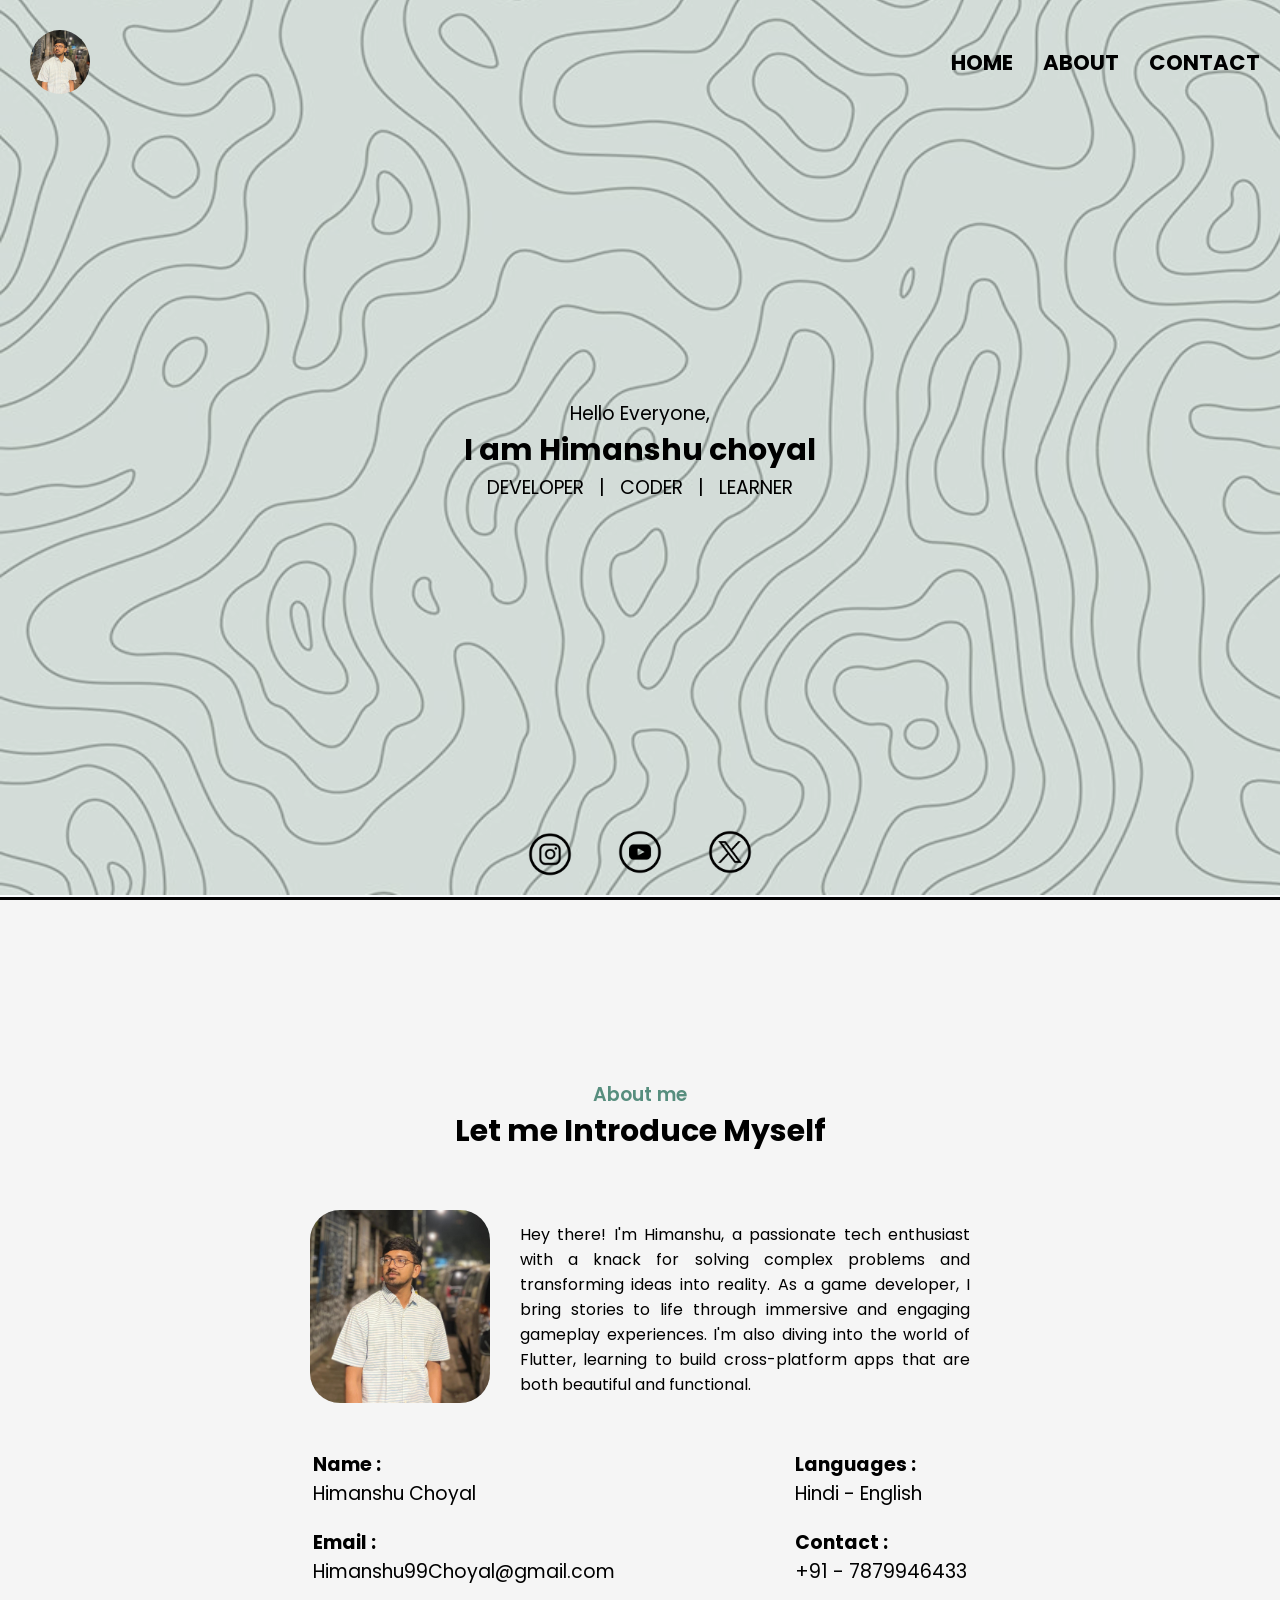
==== index.html @ dcc60029 "Changes for Organizing Few changes to make things organized" ====
<!DOCTYPE html>
<html>
    <head>
        <title>My Portfolio</title>
        <link rel="stylesheet" href="style2.css">
        <link rel="preconnect" href="https://fonts.googleapis.com">
<link rel="preconnect" href="https://fonts.gstatic.com" crossorigin>
<link href="https://fonts.googleapis.com/css2?family=Poppins:ital,wght@0,100;0,200;0,300;0,400;0,500;0,600;0,700;0,800;0,900;1,100;1,200;1,300;1,400;1,500;1,600;1,700;1,800;1,900&display=swap" rel="stylesheet">
    </head>
    <body> 
        <nav>
            <div class="logo">
                <a href="#home"><img src="photo.jpg" alt="Home" ></a>      
            </div>
            <div class="navbar">
                <ul>
                    <li><a href="#home">Home</a></li>
                    <li><a href="#about">About</a></li>
                    <li><a href="#contact">Contact</a></li>
                </ul>
            </div>
        </nav>
        
        <div class="container" id="home">
            <div class="container-img"><img src="background.jpg" alt=""></div>
            <div class="container-overlay"></div>
            <div class="main-heading">
                <p>Hello Everyone,</p>
                <p><strong>I am Himanshu choyal</strong></p>
                <p class="work-domain">Developer | Coder | Learner</p>
            </div>
            <div class="social-media">
                <ul>
                    <li><a href="https://www.instagram.com/"><img class="social-logo"src="insta.png"></a></li>
                    <li><a href="https://www.youtube.com/"><img class="social-logo"src="yt.png"></a></li>
                    <li><a href="https://www.x.com/"><img class="social-logo"src="x.png"></a></li>         
                </ul>
            </div>
        
        </div>
        
        <div class="about-me" id="about">
            <div class="main-heading">
                <p class="text-about-me">About me</p>
                <p><strong>Let me Introduce Myself</strong></p>
            </div>
            <div class="about-section">
                <div class="photo">
                    <img src="photo.jpg">
                </div>
                <div class="text">Hey there! I'm Himanshu, a passionate tech enthusiast with a knack for solving complex problems and transforming ideas into reality. As a game developer, I bring stories to life through immersive and engaging gameplay experiences. I'm also diving into the world of Flutter, learning to build cross-platform apps that are both beautiful and functional.</div>
            </div>

            <div class="about-details">
                <div>
                    <p><strong>Name :</strong> <br>Himanshu Choyal</p>
                    <p><strong>Email : </strong><br>Himanshu99Choyal@gmail.com</p>
                </div>
                <div>
                    <p><strong>Languages :</strong><br>Hindi - English <br></p>
                    <p><strong>Contact :</strong> <br>+91 - 7879946433</p>

                </div>
            </div>
        </div>

    </body>
</html>
---- style2.css ----
* {
    margin: 0;
    padding: 0;
    box-sizing: border-box;
    font-family: poppins;
    scroll-behavior: smooth;
}
p{
    font-size: 19px;
}



nav{
    position: fixed;
    width: 100%;
    top: 30px;
    left: 30px;
    display: flex;
    justify-content:space-between;
    padding-right: 50px;
    align-items: center;
    z-index: 1000;
}

.navbar ul,li,a{
    list-style: none;
    text-decoration: none;
    color: rgb(0, 0, 0);
    font-weight: 700;
    display: flex;
    gap: 30px;
    font-size: 110%;
    text-transform: uppercase;
}

.logo img{
    width: 60px;
    border-radius: 100%;
    z-index: 100;
}

.container{
   display: flex;
   flex-direction: column;
   justify-content: center;
   align-items: center;
   width: 100%;
   height: 100vh;
   border-bottom: 3px solid black;
   position: relative;
} 
.container-overlay{
    background-color: aliceblue;
    z-index: 3;
    width: 100%;
    height: 100vh;
    position: absolute;
    z-index: -1;
    opacity: 0.32;
}
.container-img{
    position: fixed;
    width: 100%;
    opacity: 0.8;
    z-index:-1;
}
.container-img img{
    width: 100%;
    min-width: 1700px;
    height: 100vh;
}
.main-heading{
    display: flex;
    flex-direction: column;
    text-align: center;
    height: 100px;
}

.main-heading strong{
    font-size: 30px;
}

.work-domain{
    word-spacing: 10px;
    text-transform: uppercase;
}

.social-media{
    position: absolute;
    bottom: 0px;
    height: 120px;
}

.social-media ul{
    display: flex;
    list-style: none;
    padding: 0;
    justify-content: center; /* Aligns items in the center */
}

.social-media a{
    text-decoration: none;
}

.social-logo{
    width: 90px;
    height: 90px;
    margin-top: 30px;
}

.social-logo:hover{
    filter: hue-rotate(90deg);
    margin-bottom: 30px;
    transition: 0.5s;
}
.about-me{
    padding-top: 20vh;
    width: 100%;
    height: 100vh;
    border-bottom: 3px solid black;
    background-color: whitesmoke;
}

.text-about-me{
    color: #578E7E;
    font-weight: 600;
}

.about-section{
    display: flex;
    flex-direction: row;
    justify-content: center;
    text-align: center;
    margin-top: 30px;
    gap: 30px;
}


.about-section .text{
    width: 50vh;
    display: flex;
    align-items: center;
    text-align: justify;
}
.photo img{
    width: 20vh;
    height: auto;
    border-radius: 30px;
}

.about-details{
    display: flex;
    justify-content:center;
    width: 100%;
    gap: 180px;
}
.about-details div{
    padding-top: 40px;
    display: flex;
    flex-direction: column;
    gap: 20px;
}
.about-details samp{
    font-weight: 700;
    height: 20px;
    padding-bottom: 0;
}
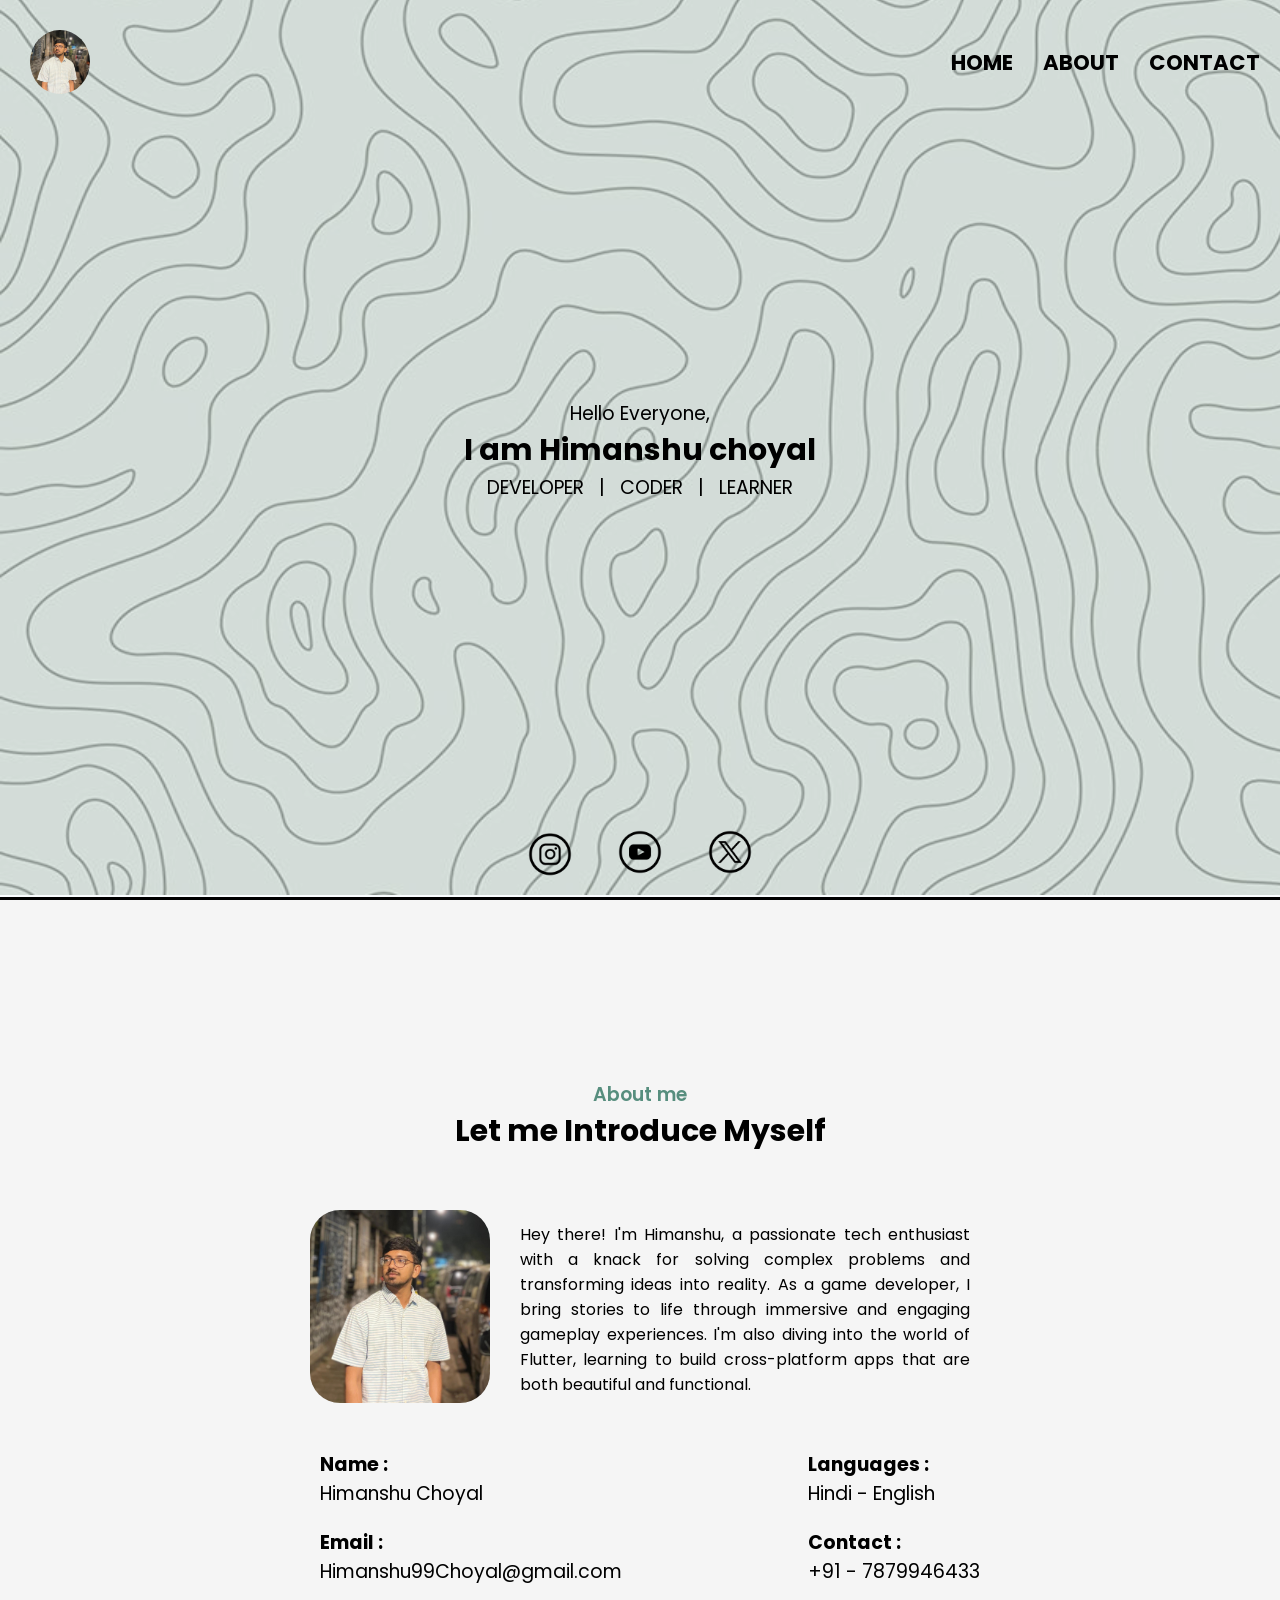
==== commit a117f85f: "Changed the file name style2.css to style.css" ====
--- a/index.html
+++ b/index.html
@@ -2,7 +2,7 @@
 <html>
     <head>
         <title>My Portfolio</title>
-        <link rel="stylesheet" href="style2.css">
+        <link rel="stylesheet" href="style.css">
         <link rel="preconnect" href="https://fonts.googleapis.com">
 <link rel="preconnect" href="https://fonts.gstatic.com" crossorigin>
 <link href="https://fonts.googleapis.com/css2?family=Poppins:ital,wght@0,100;0,200;0,300;0,400;0,500;0,600;0,700;0,800;0,900;1,100;1,200;1,300;1,400;1,500;1,600;1,700;1,800;1,900&display=swap" rel="stylesheet">
@@ -10,7 +10,7 @@
     <body> 
         <nav>
             <div class="logo">
-                <a href="#home"><img src="photo.jpg" alt="Home" ></a>      
+                <a href="#home"><img src="Images/photo.jpg" alt="Home" ></a>      
             </div>
             <div class="navbar">
                 <ul>
@@ -22,7 +22,7 @@
         </nav>
         
         <div class="container" id="home">
-            <div class="container-img"><img src="background.jpg" alt=""></div>
+            <div class="container-img"><img src="Images/background.jpg" alt=""></div>
             <div class="container-overlay"></div>
             <div class="main-heading">
                 <p>Hello Everyone,</p>
@@ -31,9 +31,9 @@
             </div>
             <div class="social-media">
                 <ul>
-                    <li><a href="https://www.instagram.com/"><img class="social-logo"src="insta.png"></a></li>
-                    <li><a href="https://www.youtube.com/"><img class="social-logo"src="yt.png"></a></li>
-                    <li><a href="https://www.x.com/"><img class="social-logo"src="x.png"></a></li>         
+                    <li><a href="https://www.instagram.com/"><img class="social-logo"src="Images/insta.png"></a></li>
+                    <li><a href="https://www.youtube.com/"><img class="social-logo"src="Images/yt.png"></a></li>
+                    <li><a href="https://www.x.com/"><img class="social-logo"src="Images/x.png"></a></li>         
                 </ul>
             </div>
         
@@ -44,24 +44,27 @@
                 <p class="text-about-me">About me</p>
                 <p><strong>Let me Introduce Myself</strong></p>
             </div>
-            <div class="about-section">
-                <div class="photo">
-                    <img src="photo.jpg">
+            <div class="about-container">
+                <div class="about-section">
+                    <div class="photo">
+                        <img src="Images/photo.jpg">
+                    </div>
+                    <div class="text">Hey there! I'm Himanshu, a passionate tech enthusiast with a knack for solving complex problems and transforming ideas into reality. As a game developer, I bring stories to life through immersive and engaging gameplay experiences. I'm also diving into the world of Flutter, learning to build cross-platform apps that are both beautiful and functional.</div>
                 </div>
-                <div class="text">Hey there! I'm Himanshu, a passionate tech enthusiast with a knack for solving complex problems and transforming ideas into reality. As a game developer, I bring stories to life through immersive and engaging gameplay experiences. I'm also diving into the world of Flutter, learning to build cross-platform apps that are both beautiful and functional.</div>
-            </div>
 
-            <div class="about-details">
-                <div>
-                    <p><strong>Name :</strong> <br>Himanshu Choyal</p>
-                    <p><strong>Email : </strong><br>Himanshu99Choyal@gmail.com</p>
-                </div>
-                <div>
-                    <p><strong>Languages :</strong><br>Hindi - English <br></p>
-                    <p><strong>Contact :</strong> <br>+91 - 7879946433</p>
+                <div class="about-details">
+                    <div>
+                        <p><strong>Name :</strong> <br>Himanshu Choyal</p>
+                        <p><strong>Email : </strong><br>Himanshu99Choyal@gmail.com</p>
+                    </div>
+                    <div>
+                        <p><strong>Languages :</strong><br>Hindi - English <br></p>
+                        <p><strong>Contact :</strong> <br>+91 - 7879946433</p>
 
+                    </div>
                 </div>
             </div>
+            
         </div>
 
     </body>
--- a/style.css
+++ b/style.css
@@ -0,0 +1,183 @@
+* {
+    margin: 0;
+    padding: 0;
+    box-sizing: border-box;
+    font-family: poppins;
+    scroll-behavior: smooth;
+}
+p{
+    font-size: 19px;
+}
+
+
+
+nav{
+    position: fixed;
+    width: 100%;
+    top: 30px;
+    left: 30px;
+    display: flex;
+    justify-content:space-between;
+    padding-right: 50px;
+    align-items: center;
+    z-index: 1000;
+}
+
+.navbar ul,li,a{
+    list-style: none;
+    text-decoration: none;
+    color: rgb(0, 0, 0);
+    font-weight: 700;
+    display: flex;
+    gap: 30px;
+    font-size: 110%;
+    text-transform: uppercase;
+    transition-duration: 0.5s;
+}
+
+.navbar a:hover{
+    text-decoration: underline;
+}
+
+.logo img{
+    width: 60px;
+    border-radius: 100%;
+    z-index: 100;
+}
+
+.container{
+   display: flex;
+   flex-direction: column;
+   justify-content: center;
+   align-items: center;
+   width: 100%;
+   height: 100vh;
+   border-bottom: 3px solid black;
+   position: relative;
+} 
+.container-overlay{
+    background-color: aliceblue;
+    z-index: 3;
+    width: 100%;
+    height: 100vh;
+    position: absolute;
+    z-index: -1;
+    opacity: 0.32;
+}
+.container-img{
+    position: fixed;
+    width: 100%;
+    opacity: 0.8;
+    z-index:-1;
+}
+.container-img img{
+    width: 100%;
+    min-width: 1700px;
+    height: 100vh;
+}
+.main-heading{
+    display: flex;
+    flex-direction: column;
+    text-align: center;
+    height: 100px;
+}
+
+.main-heading strong{
+    font-size: 30px;
+}
+
+.work-domain{
+    word-spacing: 10px;
+    text-transform: uppercase;
+}
+
+.social-media{
+    position: absolute;
+    bottom: 0px;
+    height: 120px;
+}
+
+.social-media ul{
+    display: flex;
+    list-style: none;
+    padding: 0;
+    justify-content: center; /* Aligns items in the center */
+}
+
+.social-media a{
+    text-decoration: none;
+}
+
+.social-logo{
+    width: 90px;
+    height: 90px;
+    margin-top: 30px;
+    /* transition: 0.3s; */
+    transition-duration: 0.5s;
+}
+
+.social-logo:hover{
+    transform: translate(0px ,-20px) scale(1.2 ,1.2);
+    
+}
+.about-me{
+    padding-top: 20vh;
+    width: 100%;
+    height: 100vh;
+    border-bottom: 3px solid black;
+    background-color: whitesmoke;
+    display: flex;
+    flex-direction: column;
+    align-items: center;
+}
+
+.about-container{
+    display: flex;
+    flex-direction: column;
+    justify-content: space-between;
+}
+
+.text-about-me{
+    color: #578E7E;
+    font-weight: 600;
+}
+
+.about-section{
+    display: flex;
+    flex-direction: row;
+    justify-content: center;
+    text-align: center;
+    margin-top: 30px;
+    gap: 30px;
+}
+
+
+.about-section .text{
+    width: 50vh;
+    display: flex;
+    align-items: center;
+    text-align: justify;
+}
+.photo img{
+    width: 20vh;
+    height: auto;
+    border-radius: 30px;
+}
+
+.about-details{
+    display: flex;
+    justify-content:space-between;
+    width: 100%;
+    margin: 0 10px;
+}
+.about-details div{
+    padding-top: 40px;
+    display: flex;
+    flex-direction: column;
+    gap: 20px;
+}
+.about-details samp{
+    font-weight: 700;
+    height: 20px;
+    padding-bottom: 0;
+}
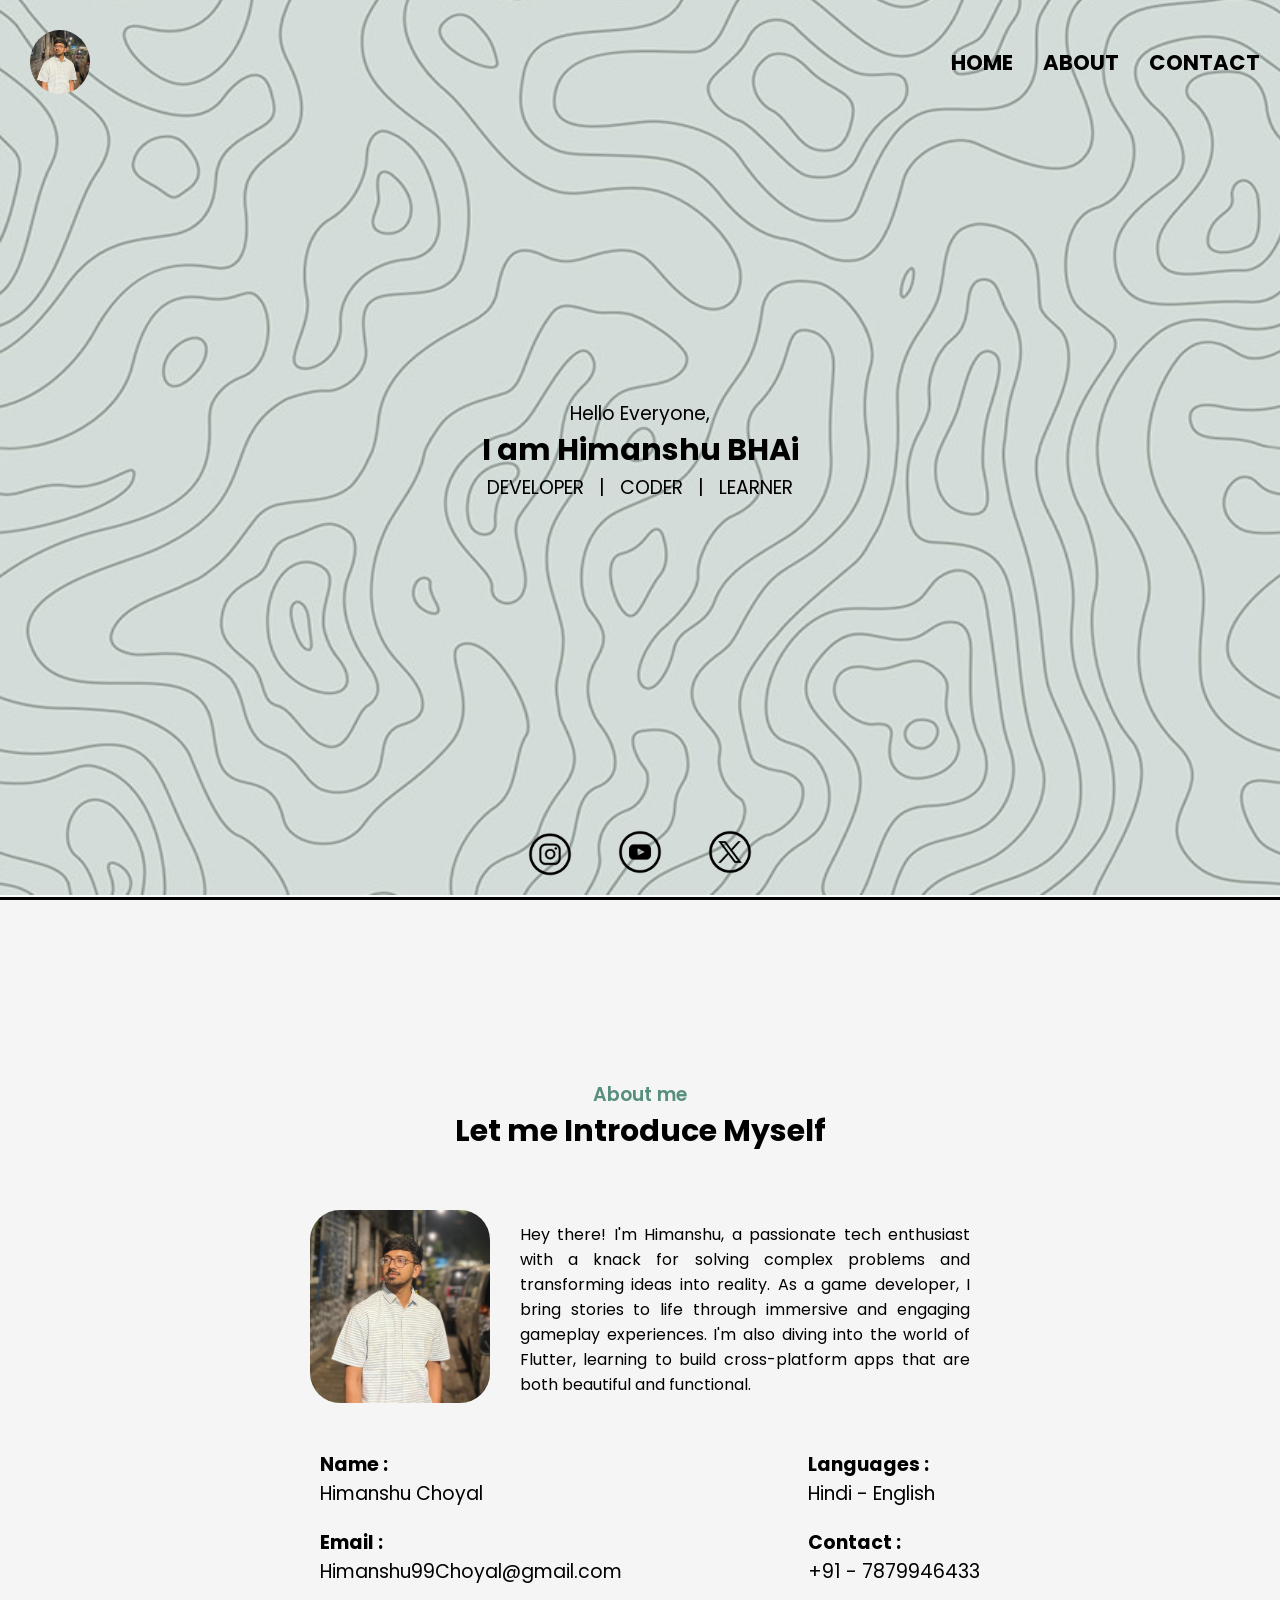
==== commit 96339f35: "Sujal bhai Ki Entry" ====
--- a/index.html
+++ b/index.html
@@ -26,7 +26,7 @@
             <div class="container-overlay"></div>
             <div class="main-heading">
                 <p>Hello Everyone,</p>
-                <p><strong>I am Himanshu choyal</strong></p>
+                <p><strong>I am Himanshu BHAi</strong></p>
                 <p class="work-domain">Developer | Coder | Learner</p>
             </div>
             <div class="social-media">
